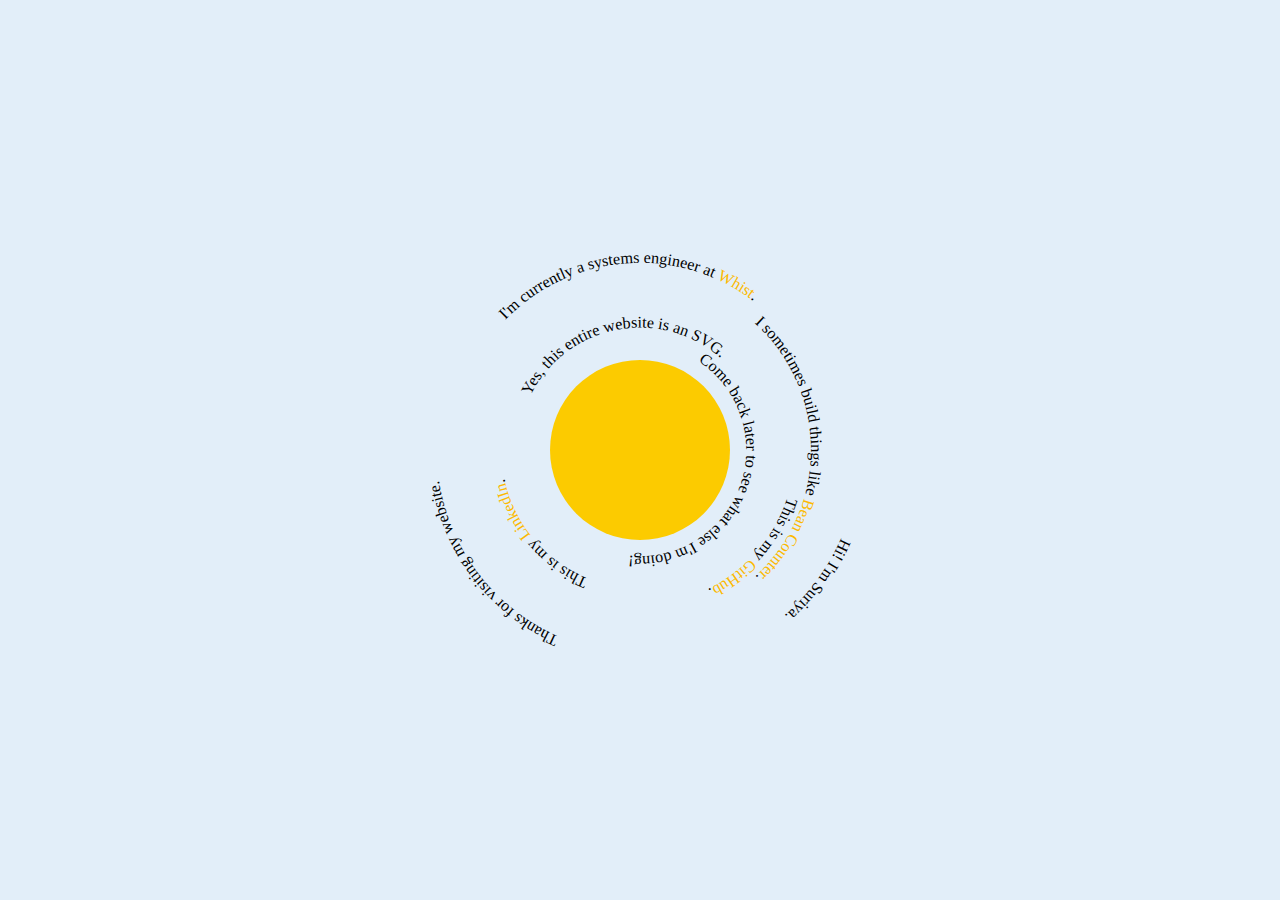
==== index.html @ 85f66875 "move text to center of page after sun has risen" ====
<!DOCTYPE html>
<head>
    <style>
        html,body {
          height:100%;
          width:100%;
          margin:0;
        }
        body {
          display:flex;
          background-color: #E2EEF9;
        }
        svg {
            display: flex;
            justify-content: center;
            align-items: center;
            height: 100%;
            width: 100%;
            margin: auto;
        }
    </style>

    <script>
        var messages = [
            [["t", "Hi! I'm Suriya."]],
            [["t", "Thanks for visiting my website."]],
            [["t", "I'm currently a systems engineer at "],
             ["a", {"href": "https://whist.com", "text": "Whist"}],
             ["t", "."]],
            [["t", "I sometimes build things like "],
             ["a", {"href": "https://beancounter.me/", "text": "Bean Counter"}],
             ["t", "."]],
            [["t", "This is my "],
             ["a", {"href": "https://github.com/sardination", "text": "GitHub"}],
             ["t", "."]],
            [["t", "This is my "],
             ["a", {"href": "https://linkedin.com/in/suriyak/", "text": "LinkedIn"}],
             ["t", "."]],
            [["t", "Yes, this entire website is an SVG."]],
            [["t", "Come back later to see what else I'm doing!"]],
        ];

        var sunGroupElem;
        var circleElem;
        var sunAnimateElem;
        var raysElem;
        var messageGroupElem;
        var messageGroupFadeElem;

        window.onload = function() {
            var xmlns_svg = "http://www.w3.org/2000/svg";
            var xmlns_xlink = "http://www.w3.org/1999/xlink";

            var svg = document.createElementNS(xmlns_svg, "svg");
            svg.setAttribute("viewBox", "0 0 1000 1000");

            sunGroupElem = document.createElementNS(xmlns_svg, "g");
            sunGroupElem.setAttribute("id", "sun");

            var cx = 500;
            var cy = 500;
            var r = 100;
            var dif = 18;
            var rayMaxR = 150;

            raysElem = document.createElementNS(xmlns_svg, "path");
            raysElem.setAttribute("stroke", "#FCB900");
            raysElem.setAttribute("fill", "#FCB900");
            raysElem.setAttribute("opacity", "0%");
            var numRays = 10;
            var rayPathStartX = cx + r + 50;
            var rayPathStartY = cy;
            var rayPath = `M${cx + r + 50},${cy} `;
            for (var i = 0; i < numRays; i++) {
                var rayPointXR = r + 50 + (rayMaxR - 50) * Math.random();
                var rayPointYR = r + 50 + (rayMaxR - 50) * Math.random();
                var rayXR = r + 20 + 100 * Math.random();
                var rayYR = r + 20 + 100 * Math.random();
                var rayPointX = cx + rayPointXR * Math.cos(2 * Math.PI * ((i + 1) / numRays));
                var rayPointY = cy + rayPointYR * Math.sin(2 * Math.PI * ((i + 1) / numRays));
                if (i < numRays - 1) {
                    rayPath += `A${rayXR} ${rayYR} 0 0 0 ${rayPointX} ${rayPointY}`;
                } else {
                    rayPath += `A${rayXR} ${rayYR} 0 0 0 ${rayPathStartX} ${rayPathStartY}`;
                }
            }
            raysElem.setAttribute("d", rayPath);

            var raysFadeInElem = document.createElementNS(xmlns_svg, "animate");
            raysFadeInElem.setAttribute("id", "raysFadeIn");
            raysFadeInElem.setAttribute("attributeName", "opacity");
            raysFadeInElem.setAttribute("from", "0%");
            raysFadeInElem.setAttribute("to", "100%");
            raysFadeInElem.setAttribute("dur", "2s");
            raysFadeInElem.setAttribute("fill", "freeze");
            raysFadeInElem.setAttribute("begin", "textFadeOut.end");
            raysElem.appendChild(raysFadeInElem);

            sunGroupElem.appendChild(raysElem);

            circleElem = document.createElementNS(xmlns_svg, "circle");
            circleElem.setAttribute("cx", cx);
            circleElem.setAttribute("cy", cy);
            circleElem.setAttribute("r", r);
            circleElem.setAttribute("fill", "#FCCB00");
            circleElem.setAttribute("onclick", "moveContents()");
            circleElem.setAttribute("style", "cursor:pointer");
            circleElem.setAttribute("id", "sunCircle");
            sunGroupElem.appendChild(circleElem);

            sunAnimateElem = document.createElementNS(xmlns_svg, "animateMotion");
            sunAnimateElem.setAttribute("id", "sunrise");
            sunAnimateElem.setAttribute("dur", "3s");
            sunAnimateElem.setAttribute("fill", "freeze");
            sunAnimateElem.setAttribute("path", `M0,0 V-${cy}`);
            sunAnimateElem.setAttribute("begin", "raysFadeIn.end");
            sunGroupElem.appendChild(sunAnimateElem);

            svg.appendChild(sunGroupElem);

            messageGroupElem = document.createElementNS(xmlns_svg, "g");
            var numMessages = messages.length;
            messages.forEach(function(messageList, index) {
                var pathElem = document.createElementNS(xmlns_svg, "path");
                pathElem.setAttribute("fill", "none");
                pathElem.setAttribute("id", `path${numMessages - index}`);
                var textR = r + dif * (numMessages - index);
                var distributions = 4;

                // Start the text at different points around the circle
                var xDelta = textR * Math.cos(2 * Math.PI * (index / distributions));
                var yDelta = textR * Math.sin(2 * Math.PI * (index / distributions));
                var startX = cx + xDelta;
                var startY = cy + yDelta;
                var halfX = cx - xDelta;
                var halfY = cy - yDelta;

                // Double the circle so that text doesn't cut off when rotating, and add a lower line for the final
                //    resting place of the text.
                var pathString = `M${startX},${startY} A${textR} ${textR} 0 1 1 ${halfX} ${halfY} A${textR} ${textR} 0 1 1 ${startX} ${startY} A${textR} ${textR} 0 1 1 ${halfX} ${halfY} A${textR} ${textR} 0 1 1 ${startX} ${startY} z M0,${cy + index * 30 - r} H1000`;
                pathElem.setAttribute("d", pathString);

                svg.appendChild(pathElem);

                var textElem = document.createElementNS(xmlns_svg, "text");
                textElem.setAttribute("font-size", "18px");
                textElem.setAttribute("fill", "black");

                var textPathElem = document.createElementNS(xmlns_svg, "textPath");
                textPathElem.setAttributeNS(xmlns_xlink, "xlink:href", `#path${numMessages - index}`);
                messageList.forEach(function(messagePart, _) {
                    if (messagePart[0] == "t") {
                        textPathElem.insertAdjacentText("beforeend", messagePart[1]);
                    } else if (messagePart[0] == "a") {
                        var anchorElem = document.createElementNS(xmlns_svg, "a");
                        anchorElem.setAttribute("fill", "#FCB900");
                        anchorElem.setAttribute("href", messagePart[1]["href"]);
                        anchorElem.textContent = messagePart[1]["text"];
                        textPathElem.appendChild(anchorElem)
                    }
                });

                var spinAnimateElem = document.createElementNS(xmlns_svg, "animate");
                spinAnimateElem.setAttribute("attributeName", "startOffset");
                // Use one circumference to set animating text start positions
                var startVal = 0;
                var middleVal = Math.PI * textR;
                var endVal = 2 * Math.PI * textR;
                spinAnimateElem.setAttribute("values", `${startVal};${middleVal};${endVal}`);
                // Make each text travel at different speeds
                var duration = 5 + 10 * Math.random();
                var totalDuration = 60;
                spinAnimateElem.setAttribute("dur", `${duration}s`);
                spinAnimateElem.setAttribute("repeatCount", "indefinite");
                spinAnimateElem.setAttribute("fill", "freeze");
                spinAnimateElem.setAttribute("end", "textFadeOut.end");
                textPathElem.appendChild(spinAnimateElem);

                var centerTextAnimateElem = document.createElementNS(xmlns_svg, "set");
                centerTextAnimateElem.setAttribute("dur", "indefinite");
                centerTextAnimateElem.setAttribute("begin", "textFadeOut.end");
                centerTextAnimateElem.setAttribute("attributeName", "text-anchor");
                centerTextAnimateElem.setAttribute("to", "middle");
                textPathElem.appendChild(centerTextAnimateElem);

                // Settle to the middle of the text line (2 circumferences + 50% of the box width)
                var settleTextAnimateElem = document.createElementNS(xmlns_svg, "set");
                settleTextAnimateElem.setAttribute("dur", "indefinite");
                settleTextAnimateElem.setAttribute("begin", "textFadeOut.end");
                settleTextAnimateElem.setAttribute("attributeName", "startOffset");
                settleTextAnimateElem.setAttribute("to", 2 * 2 * Math.PI * textR + 500);
                textPathElem.appendChild(settleTextAnimateElem);

                textElem.appendChild(textPathElem);

                messageGroupElem.appendChild(textElem);
            });

            messageGroupFadeOutElem = document.createElementNS(xmlns_svg, "animate");
            messageGroupFadeOutElem.setAttribute("id", "textFadeOut");
            messageGroupFadeOutElem.setAttribute("attributeName", "opacity");
            messageGroupFadeOutElem.setAttribute("from", "100%");
            messageGroupFadeOutElem.setAttribute("to", "0%");
            messageGroupFadeOutElem.setAttribute("dur", "1s");
            messageGroupFadeOutElem.setAttribute("fill", "freeze");
            messageGroupFadeOutElem.setAttribute("begin", "indefinite");
            messageGroupElem.appendChild(messageGroupFadeOutElem);

            messageGroupFadeInElem = document.createElementNS(xmlns_svg, "animate");
            messageGroupFadeInElem.setAttribute("id", "textFadeIn");
            messageGroupFadeInElem.setAttribute("attributeName", "opacity");
            messageGroupFadeInElem.setAttribute("from", "0%");
            messageGroupFadeInElem.setAttribute("to", "100%");
            messageGroupFadeInElem.setAttribute("dur", "1s");
            messageGroupFadeInElem.setAttribute("fill", "freeze");
            messageGroupFadeInElem.setAttribute("begin", "sunrise.end");
            messageGroupElem.appendChild(messageGroupFadeInElem);

            svg.appendChild(messageGroupElem);

            document.body.appendChild(svg);

            // If user doesn't click circle after 8 seconds, then auto-run.
            setTimeout(moveContents, 8000);
        }

        function moveContents() {
            messageGroupFadeOutElem.beginElement();
            circleElem.style.removeProperty("cursor");
            circleElem.onclick = null;
        }
    </script>
</head>

<body>
</body>
</html>
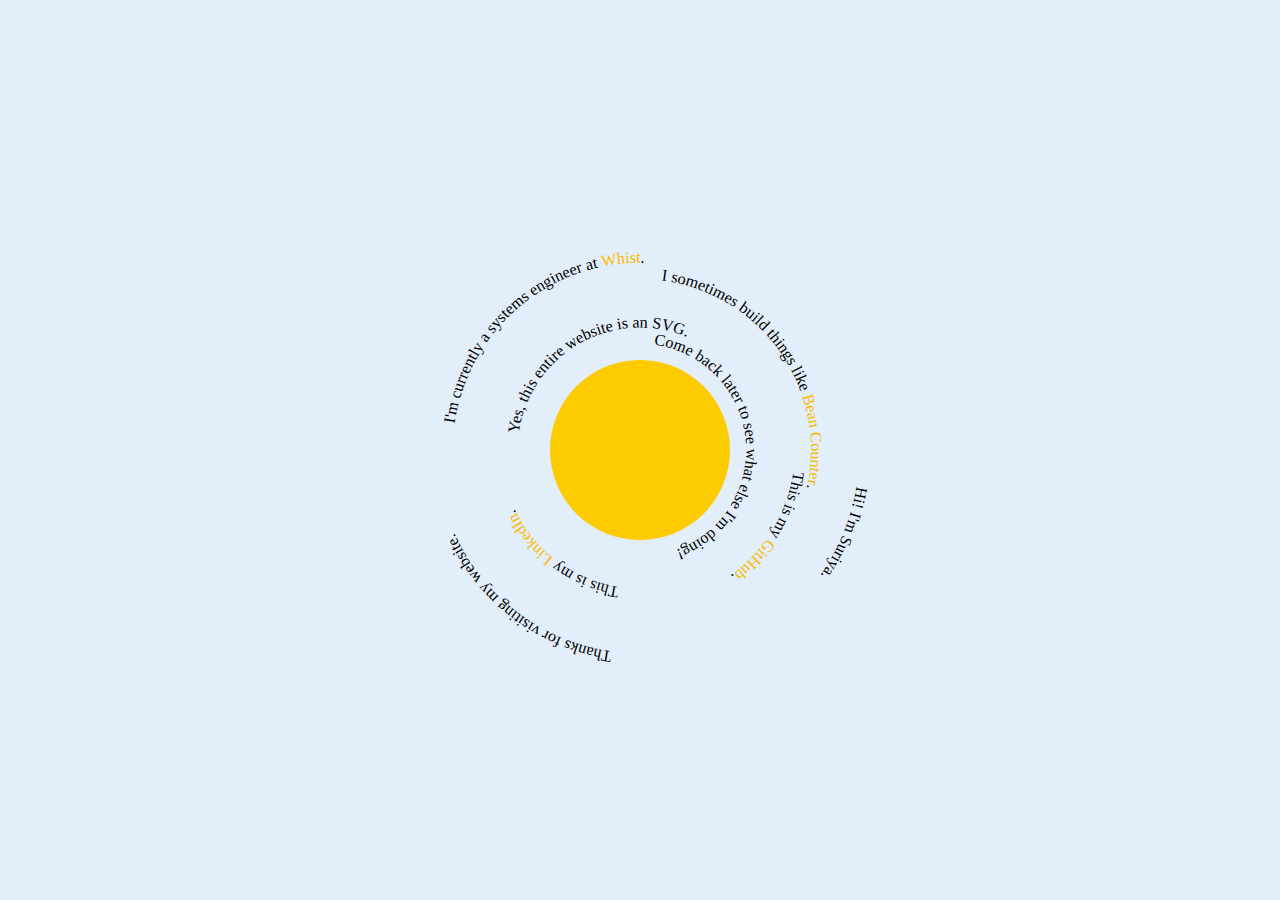
==== commit 4da61c5d: "slow down and shorten spinning and change opacity from percentages to 0-1 scale" ====
--- a/index.html
+++ b/index.html
@@ -66,7 +66,7 @@
             raysElem = document.createElementNS(xmlns_svg, "path");
             raysElem.setAttribute("stroke", "#FCB900");
             raysElem.setAttribute("fill", "#FCB900");
-            raysElem.setAttribute("opacity", "0%");
+            raysElem.setAttribute("opacity", "0");
             var numRays = 10;
             var rayPathStartX = cx + r + 50;
             var rayPathStartY = cy;
@@ -89,8 +89,8 @@
             var raysFadeInElem = document.createElementNS(xmlns_svg, "animate");
             raysFadeInElem.setAttribute("id", "raysFadeIn");
             raysFadeInElem.setAttribute("attributeName", "opacity");
-            raysFadeInElem.setAttribute("from", "0%");
-            raysFadeInElem.setAttribute("to", "100%");
+            raysFadeInElem.setAttribute("from", "0");
+            raysFadeInElem.setAttribute("to", "1");
             raysFadeInElem.setAttribute("dur", "2s");
             raysFadeInElem.setAttribute("fill", "freeze");
             raysFadeInElem.setAttribute("begin", "textFadeOut.end");
@@ -168,7 +168,7 @@
                 var endVal = 2 * Math.PI * textR;
                 spinAnimateElem.setAttribute("values", `${startVal};${middleVal};${endVal}`);
                 // Make each text travel at different speeds
-                var duration = 5 + 10 * Math.random();
+                var duration = 25 + 10 * Math.random();
                 var totalDuration = 60;
                 spinAnimateElem.setAttribute("dur", `${duration}s`);
                 spinAnimateElem.setAttribute("repeatCount", "indefinite");
@@ -199,8 +199,8 @@
             messageGroupFadeOutElem = document.createElementNS(xmlns_svg, "animate");
             messageGroupFadeOutElem.setAttribute("id", "textFadeOut");
             messageGroupFadeOutElem.setAttribute("attributeName", "opacity");
-            messageGroupFadeOutElem.setAttribute("from", "100%");
-            messageGroupFadeOutElem.setAttribute("to", "0%");
+            messageGroupFadeOutElem.setAttribute("from", "1");
+            messageGroupFadeOutElem.setAttribute("to", "0");
             messageGroupFadeOutElem.setAttribute("dur", "1s");
             messageGroupFadeOutElem.setAttribute("fill", "freeze");
             messageGroupFadeOutElem.setAttribute("begin", "indefinite");
@@ -209,8 +209,8 @@
             messageGroupFadeInElem = document.createElementNS(xmlns_svg, "animate");
             messageGroupFadeInElem.setAttribute("id", "textFadeIn");
             messageGroupFadeInElem.setAttribute("attributeName", "opacity");
-            messageGroupFadeInElem.setAttribute("from", "0%");
-            messageGroupFadeInElem.setAttribute("to", "100%");
+            messageGroupFadeInElem.setAttribute("from", "0");
+            messageGroupFadeInElem.setAttribute("to", "1");
             messageGroupFadeInElem.setAttribute("dur", "1s");
             messageGroupFadeInElem.setAttribute("fill", "freeze");
             messageGroupFadeInElem.setAttribute("begin", "sunrise.end");
@@ -220,14 +220,19 @@
 
             document.body.appendChild(svg);
 
-            // If user doesn't click circle after 8 seconds, then auto-run.
-            setTimeout(moveContents, 8000);
-        }
+            // If user doesn't click circle after 4 seconds, then auto-run.
+            setTimeout(moveContents, 4000);
+        }
+
+        var calledMoveContents = false;
 
         function moveContents() {
-            messageGroupFadeOutElem.beginElement();
-            circleElem.style.removeProperty("cursor");
-            circleElem.onclick = null;
+            if (!calledMoveContents) {
+                calledMoveContents = true;
+                messageGroupFadeOutElem.beginElement();
+                circleElem.style.removeProperty("cursor");
+                circleElem.onclick = null;
+            }
         }
     </script>
 </head>
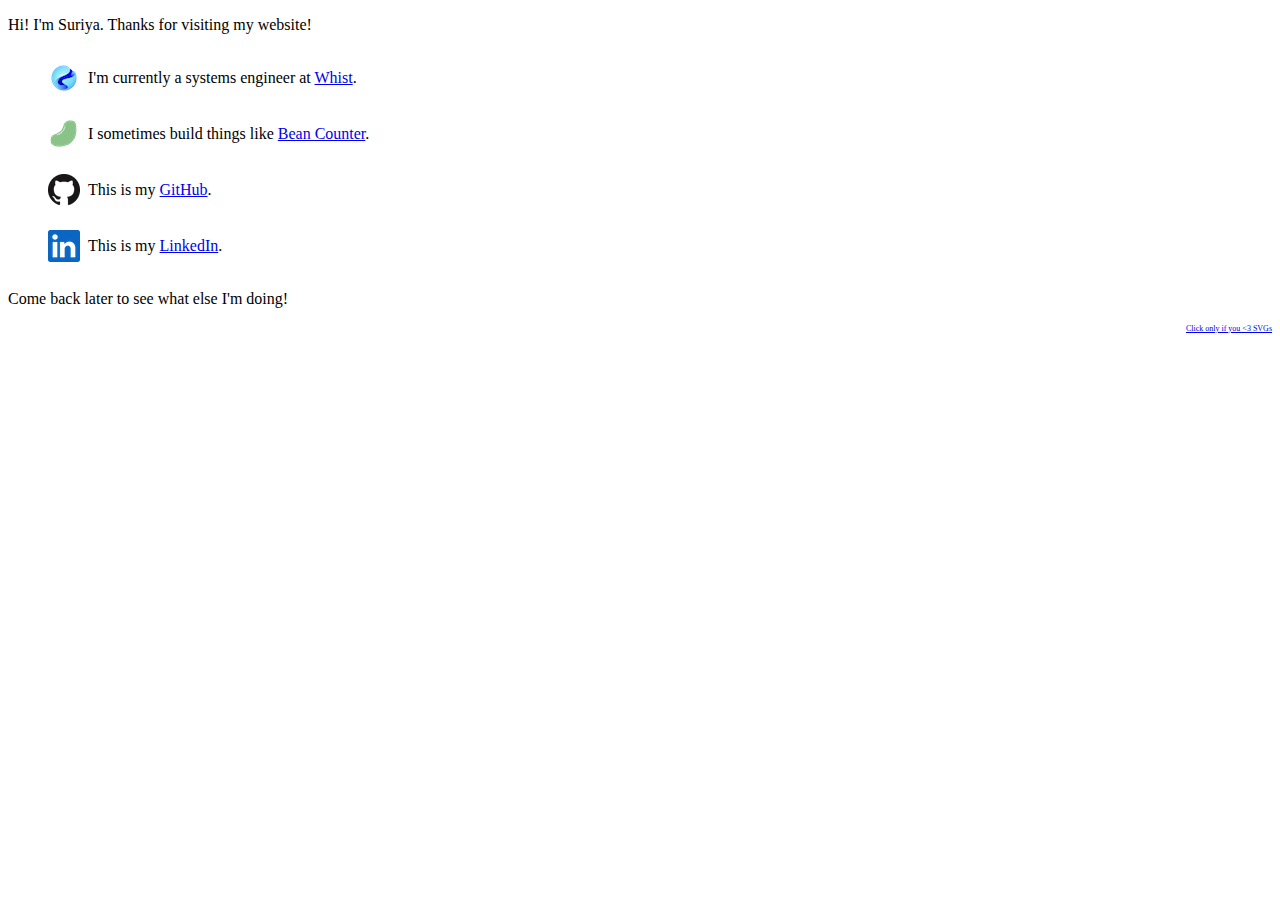
==== commit 7f8b7312: "simpler website, moved svg to link" ====
--- a/index.html
+++ b/index.html
@@ -1,242 +1,53 @@
 <!DOCTYPE html>
 <head>
+    <title>Suriya's Site</title>
+    <link rel="icon" type="image/png" href="img/favicon.png">
+
     <style>
-        html,body {
-          height:100%;
-          width:100%;
-          margin:0;
+        body {
+            font-family: "Verdana";
         }
-        body {
-          display:flex;
-          background-color: #E2EEF9;
+
+        ul {
+            list-style-type: none;
+            line-height: 350%;
         }
-        svg {
-            display: flex;
-            justify-content: center;
-            align-items: center;
-            height: 100%;
-            width: 100%;
-            margin: auto;
+
+        li {
+            padding-left: 40px;
+        }
+        li.whist {
+            background: url(img/whist.png) no-repeat center left;
+        }
+        li.beancounter {
+            background: url(img/beancounter.png) no-repeat center left;
+        }
+        li.github {
+            background: url(img/github.png) no-repeat center left;
+        }
+        li.linkedin {
+            background: url(img/linkedin.png) no-repeat center left;
+        }
+
+        p.svg {
+            font-size: 8px;
+            text-align: right;
         }
     </style>
-
-    <script>
-        var messages = [
-            [["t", "Hi! I'm Suriya."]],
-            [["t", "Thanks for visiting my website."]],
-            [["t", "I'm currently a systems engineer at "],
-             ["a", {"href": "https://whist.com", "text": "Whist"}],
-             ["t", "."]],
-            [["t", "I sometimes build things like "],
-             ["a", {"href": "https://beancounter.me/", "text": "Bean Counter"}],
-             ["t", "."]],
-            [["t", "This is my "],
-             ["a", {"href": "https://github.com/sardination", "text": "GitHub"}],
-             ["t", "."]],
-            [["t", "This is my "],
-             ["a", {"href": "https://linkedin.com/in/suriyak/", "text": "LinkedIn"}],
-             ["t", "."]],
-            [["t", "Yes, this entire website is an SVG."]],
-            [["t", "Come back later to see what else I'm doing!"]],
-        ];
-
-        var sunGroupElem;
-        var circleElem;
-        var sunAnimateElem;
-        var raysElem;
-        var messageGroupElem;
-        var messageGroupFadeElem;
-
-        window.onload = function() {
-            var xmlns_svg = "http://www.w3.org/2000/svg";
-            var xmlns_xlink = "http://www.w3.org/1999/xlink";
-
-            var svg = document.createElementNS(xmlns_svg, "svg");
-            svg.setAttribute("viewBox", "0 0 1000 1000");
-
-            sunGroupElem = document.createElementNS(xmlns_svg, "g");
-            sunGroupElem.setAttribute("id", "sun");
-
-            var cx = 500;
-            var cy = 500;
-            var r = 100;
-            var dif = 18;
-            var rayMaxR = 150;
-
-            raysElem = document.createElementNS(xmlns_svg, "path");
-            raysElem.setAttribute("stroke", "#FCB900");
-            raysElem.setAttribute("fill", "#FCB900");
-            raysElem.setAttribute("opacity", "0");
-            var numRays = 10;
-            var rayPathStartX = cx + r + 50;
-            var rayPathStartY = cy;
-            var rayPath = `M${cx + r + 50},${cy} `;
-            for (var i = 0; i < numRays; i++) {
-                var rayPointXR = r + 50 + (rayMaxR - 50) * Math.random();
-                var rayPointYR = r + 50 + (rayMaxR - 50) * Math.random();
-                var rayXR = r + 20 + 100 * Math.random();
-                var rayYR = r + 20 + 100 * Math.random();
-                var rayPointX = cx + rayPointXR * Math.cos(2 * Math.PI * ((i + 1) / numRays));
-                var rayPointY = cy + rayPointYR * Math.sin(2 * Math.PI * ((i + 1) / numRays));
-                if (i < numRays - 1) {
-                    rayPath += `A${rayXR} ${rayYR} 0 0 0 ${rayPointX} ${rayPointY}`;
-                } else {
-                    rayPath += `A${rayXR} ${rayYR} 0 0 0 ${rayPathStartX} ${rayPathStartY}`;
-                }
-            }
-            raysElem.setAttribute("d", rayPath);
-
-            var raysFadeInElem = document.createElementNS(xmlns_svg, "animate");
-            raysFadeInElem.setAttribute("id", "raysFadeIn");
-            raysFadeInElem.setAttribute("attributeName", "opacity");
-            raysFadeInElem.setAttribute("from", "0");
-            raysFadeInElem.setAttribute("to", "1");
-            raysFadeInElem.setAttribute("dur", "2s");
-            raysFadeInElem.setAttribute("fill", "freeze");
-            raysFadeInElem.setAttribute("begin", "textFadeOut.end");
-            raysElem.appendChild(raysFadeInElem);
-
-            sunGroupElem.appendChild(raysElem);
-
-            circleElem = document.createElementNS(xmlns_svg, "circle");
-            circleElem.setAttribute("cx", cx);
-            circleElem.setAttribute("cy", cy);
-            circleElem.setAttribute("r", r);
-            circleElem.setAttribute("fill", "#FCCB00");
-            circleElem.setAttribute("onclick", "moveContents()");
-            circleElem.setAttribute("style", "cursor:pointer");
-            circleElem.setAttribute("id", "sunCircle");
-            sunGroupElem.appendChild(circleElem);
-
-            sunAnimateElem = document.createElementNS(xmlns_svg, "animateMotion");
-            sunAnimateElem.setAttribute("id", "sunrise");
-            sunAnimateElem.setAttribute("dur", "3s");
-            sunAnimateElem.setAttribute("fill", "freeze");
-            sunAnimateElem.setAttribute("path", `M0,0 V-${cy}`);
-            sunAnimateElem.setAttribute("begin", "raysFadeIn.end");
-            sunGroupElem.appendChild(sunAnimateElem);
-
-            svg.appendChild(sunGroupElem);
-
-            messageGroupElem = document.createElementNS(xmlns_svg, "g");
-            var numMessages = messages.length;
-            messages.forEach(function(messageList, index) {
-                var pathElem = document.createElementNS(xmlns_svg, "path");
-                pathElem.setAttribute("fill", "none");
-                pathElem.setAttribute("id", `path${numMessages - index}`);
-                var textR = r + dif * (numMessages - index);
-                var distributions = 4;
-
-                // Start the text at different points around the circle
-                var xDelta = textR * Math.cos(2 * Math.PI * (index / distributions));
-                var yDelta = textR * Math.sin(2 * Math.PI * (index / distributions));
-                var startX = cx + xDelta;
-                var startY = cy + yDelta;
-                var halfX = cx - xDelta;
-                var halfY = cy - yDelta;
-
-                // Double the circle so that text doesn't cut off when rotating, and add a lower line for the final
-                //    resting place of the text.
-                var pathString = `M${startX},${startY} A${textR} ${textR} 0 1 1 ${halfX} ${halfY} A${textR} ${textR} 0 1 1 ${startX} ${startY} A${textR} ${textR} 0 1 1 ${halfX} ${halfY} A${textR} ${textR} 0 1 1 ${startX} ${startY} z M0,${cy + index * 30 - r} H1000`;
-                pathElem.setAttribute("d", pathString);
-
-                svg.appendChild(pathElem);
-
-                var textElem = document.createElementNS(xmlns_svg, "text");
-                textElem.setAttribute("font-size", "18px");
-                textElem.setAttribute("fill", "black");
-
-                var textPathElem = document.createElementNS(xmlns_svg, "textPath");
-                textPathElem.setAttributeNS(xmlns_xlink, "xlink:href", `#path${numMessages - index}`);
-                messageList.forEach(function(messagePart, _) {
-                    if (messagePart[0] == "t") {
-                        textPathElem.insertAdjacentText("beforeend", messagePart[1]);
-                    } else if (messagePart[0] == "a") {
-                        var anchorElem = document.createElementNS(xmlns_svg, "a");
-                        anchorElem.setAttribute("fill", "#FCB900");
-                        anchorElem.setAttribute("href", messagePart[1]["href"]);
-                        anchorElem.textContent = messagePart[1]["text"];
-                        textPathElem.appendChild(anchorElem)
-                    }
-                });
-
-                var spinAnimateElem = document.createElementNS(xmlns_svg, "animate");
-                spinAnimateElem.setAttribute("attributeName", "startOffset");
-                // Use one circumference to set animating text start positions
-                var startVal = 0;
-                var middleVal = Math.PI * textR;
-                var endVal = 2 * Math.PI * textR;
-                spinAnimateElem.setAttribute("values", `${startVal};${middleVal};${endVal}`);
-                // Make each text travel at different speeds
-                var duration = 25 + 10 * Math.random();
-                var totalDuration = 60;
-                spinAnimateElem.setAttribute("dur", `${duration}s`);
-                spinAnimateElem.setAttribute("repeatCount", "indefinite");
-                spinAnimateElem.setAttribute("fill", "freeze");
-                spinAnimateElem.setAttribute("end", "textFadeOut.end");
-                textPathElem.appendChild(spinAnimateElem);
-
-                var centerTextAnimateElem = document.createElementNS(xmlns_svg, "set");
-                centerTextAnimateElem.setAttribute("dur", "indefinite");
-                centerTextAnimateElem.setAttribute("begin", "textFadeOut.end");
-                centerTextAnimateElem.setAttribute("attributeName", "text-anchor");
-                centerTextAnimateElem.setAttribute("to", "middle");
-                textPathElem.appendChild(centerTextAnimateElem);
-
-                // Settle to the middle of the text line (2 circumferences + 50% of the box width)
-                var settleTextAnimateElem = document.createElementNS(xmlns_svg, "set");
-                settleTextAnimateElem.setAttribute("dur", "indefinite");
-                settleTextAnimateElem.setAttribute("begin", "textFadeOut.end");
-                settleTextAnimateElem.setAttribute("attributeName", "startOffset");
-                settleTextAnimateElem.setAttribute("to", 2 * 2 * Math.PI * textR + 500);
-                textPathElem.appendChild(settleTextAnimateElem);
-
-                textElem.appendChild(textPathElem);
-
-                messageGroupElem.appendChild(textElem);
-            });
-
-            messageGroupFadeOutElem = document.createElementNS(xmlns_svg, "animate");
-            messageGroupFadeOutElem.setAttribute("id", "textFadeOut");
-            messageGroupFadeOutElem.setAttribute("attributeName", "opacity");
-            messageGroupFadeOutElem.setAttribute("from", "1");
-            messageGroupFadeOutElem.setAttribute("to", "0");
-            messageGroupFadeOutElem.setAttribute("dur", "1s");
-            messageGroupFadeOutElem.setAttribute("fill", "freeze");
-            messageGroupFadeOutElem.setAttribute("begin", "indefinite");
-            messageGroupElem.appendChild(messageGroupFadeOutElem);
-
-            messageGroupFadeInElem = document.createElementNS(xmlns_svg, "animate");
-            messageGroupFadeInElem.setAttribute("id", "textFadeIn");
-            messageGroupFadeInElem.setAttribute("attributeName", "opacity");
-            messageGroupFadeInElem.setAttribute("from", "0");
-            messageGroupFadeInElem.setAttribute("to", "1");
-            messageGroupFadeInElem.setAttribute("dur", "1s");
-            messageGroupFadeInElem.setAttribute("fill", "freeze");
-            messageGroupFadeInElem.setAttribute("begin", "sunrise.end");
-            messageGroupElem.appendChild(messageGroupFadeInElem);
-
-            svg.appendChild(messageGroupElem);
-
-            document.body.appendChild(svg);
-
-            // If user doesn't click circle after 4 seconds, then auto-run.
-            setTimeout(moveContents, 4000);
-        }
-
-        var calledMoveContents = false;
-
-        function moveContents() {
-            if (!calledMoveContents) {
-                calledMoveContents = true;
-                messageGroupFadeOutElem.beginElement();
-                circleElem.style.removeProperty("cursor");
-                circleElem.onclick = null;
-            }
-        }
-    </script>
 </head>
 
 <body>
+    <p>Hi! I'm Suriya. Thanks for visiting my website!</p>
+
+    <ul>
+        <li class="whist">I'm currently a systems engineer at <a href="https://whist.com">Whist</a>.</li>
+        <li class="beancounter">I sometimes build things like <a href="https://beancounter.me">Bean Counter</a>.</li>
+        <li class="github">This is my <a href="https://github.com/sardination">GitHub</a>.</li>
+        <li class="linkedin">This is my <a href="https://linkedin.com/in/suriyak">LinkedIn</a>.</li>
+    </ul>
+
+    <p>Come back later to see what else I'm doing!</p>
+
+    <p class="svg"><a href="svg.html">Click only if you <3 SVGs</a></p>
 </body>
-</html>+</html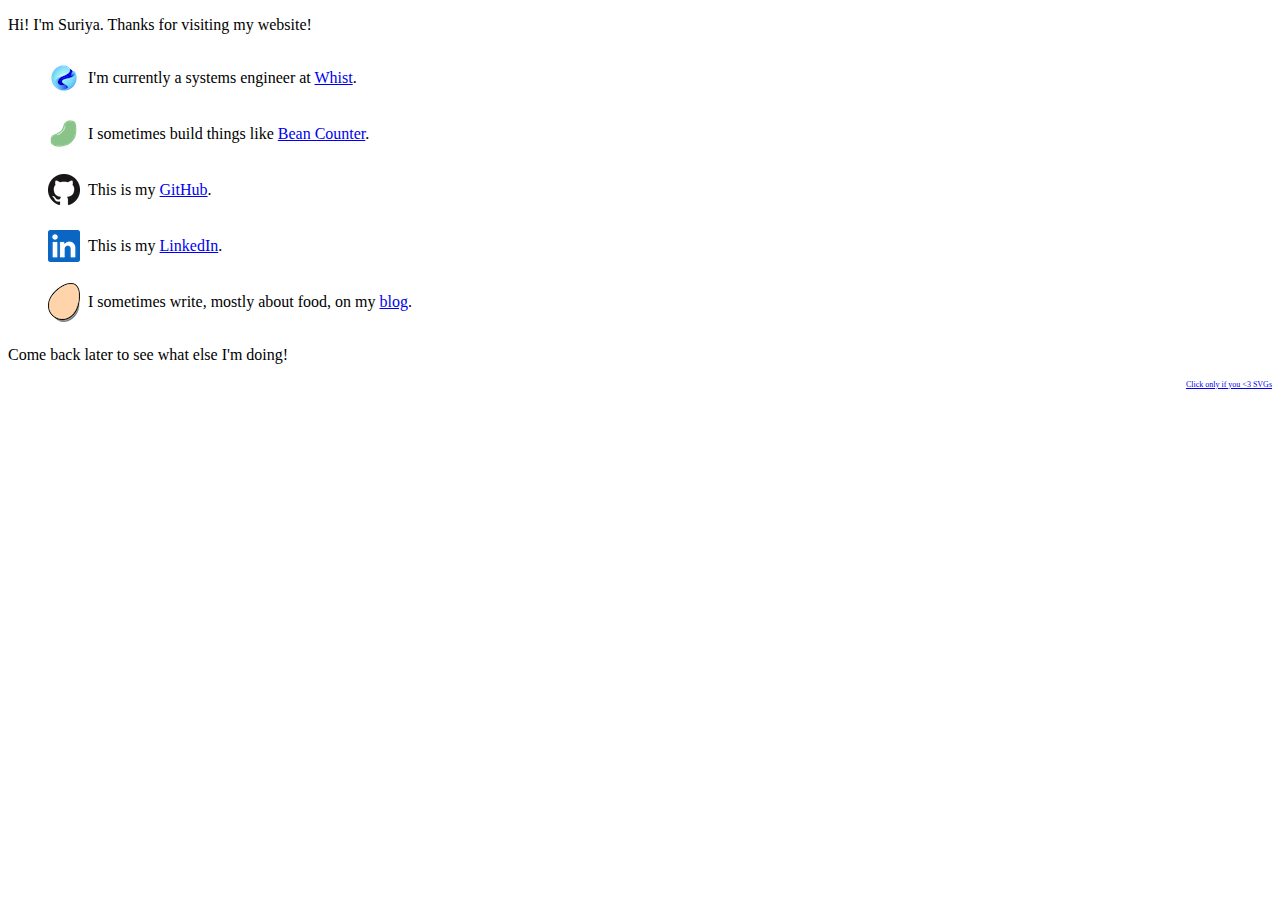
==== commit aa778ea0: "add blog link" ====
--- a/index.html
+++ b/index.html
@@ -28,6 +28,9 @@
         li.linkedin {
             background: url(img/linkedin.png) no-repeat center left;
         }
+        li.blog {
+            background: url(img/blog.png) no-repeat center left;
+        }
 
         p.svg {
             font-size: 8px;
@@ -44,6 +47,7 @@
         <li class="beancounter">I sometimes build things like <a href="https://beancounter.me">Bean Counter</a>.</li>
         <li class="github">This is my <a href="https://github.com/sardination">GitHub</a>.</li>
         <li class="linkedin">This is my <a href="https://linkedin.com/in/suriyak">LinkedIn</a>.</li>
+        <li class="blog">I sometimes write, mostly about food, on my <a href="https://blog.suriya.io">blog</a>.</li>
     </ul>
 
     <p>Come back later to see what else I'm doing!</p>
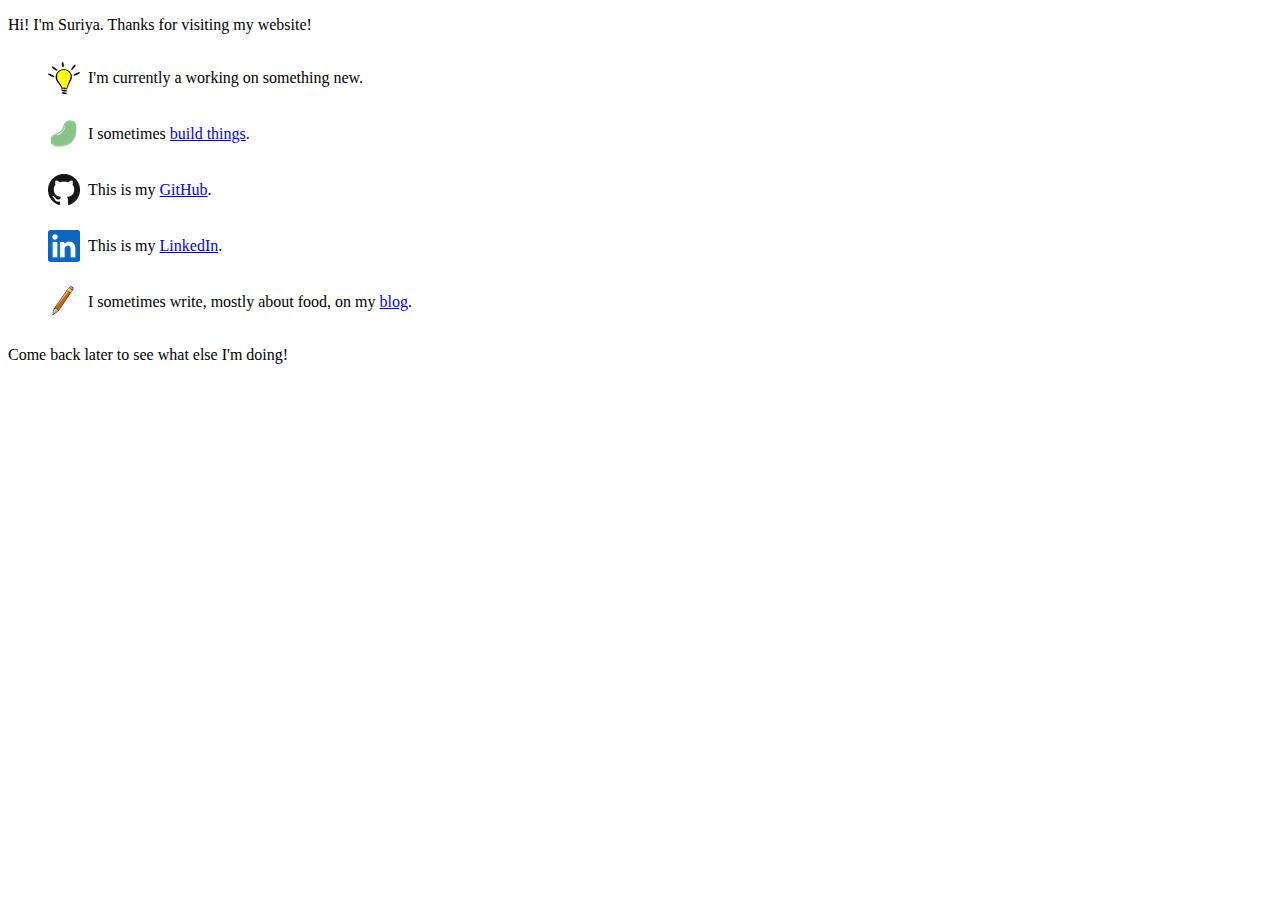
==== commit d46c6432: "add portfolio and project descriptions" ====
--- a/index.html
+++ b/index.html
@@ -1,13 +1,10 @@
 <!DOCTYPE html>
 <head>
     <title>Suriya's Site</title>
-    <link rel="icon" type="image/png" href="img/favicon.png">
+    <link rel="icon" type="image/png" href="media/favicon.png">
+    <link href="media/styles/styles.css" rel="stylesheet">
 
     <style>
-        body {
-            font-family: "Verdana";
-        }
-
         ul {
             list-style-type: none;
             line-height: 350%;
@@ -16,20 +13,20 @@
         li {
             padding-left: 40px;
         }
-        li.whist {
-            background: url(img/whist.png) no-repeat center left;
+        li.lightbulb {
+            background: url(media/img/index_icons/lightbulb.png) no-repeat center left;
         }
         li.beancounter {
-            background: url(img/beancounter.png) no-repeat center left;
+            background: url(media/img/index_icons/beancounter.png) no-repeat center left;
         }
         li.github {
-            background: url(img/github.png) no-repeat center left;
+            background: url(media/img/index_icons/github.png) no-repeat center left;
         }
         li.linkedin {
-            background: url(img/linkedin.png) no-repeat center left;
+            background: url(media/img/index_icons/linkedin.png) no-repeat center left;
         }
         li.blog {
-            background: url(img/blog.png) no-repeat center left;
+            background: url(media/img/index_icons/blog.png) no-repeat center left;
         }
 
         p.svg {
@@ -43,15 +40,13 @@
     <p>Hi! I'm Suriya. Thanks for visiting my website!</p>
 
     <ul>
-        <li class="whist">I'm currently a systems engineer at <a href="https://whist.com">Whist</a>.</li>
-        <li class="beancounter">I sometimes build things like <a href="https://beancounter.me">Bean Counter</a>.</li>
+        <li class="lightbulb">I'm currently a working on something new.</li>
+        <li class="beancounter">I sometimes <a href="portfolio.html">build things</a>.</li>
         <li class="github">This is my <a href="https://github.com/sardination">GitHub</a>.</li>
         <li class="linkedin">This is my <a href="https://linkedin.com/in/suriyak">LinkedIn</a>.</li>
         <li class="blog">I sometimes write, mostly about food, on my <a href="https://blog.suriya.io">blog</a>.</li>
     </ul>
 
     <p>Come back later to see what else I'm doing!</p>
-
-    <p class="svg"><a href="svg.html">Click only if you <3 SVGs</a></p>
 </body>
-</html+</html>--- a/media/styles/styles.css
+++ b/media/styles/styles.css
@@ -0,0 +1,7 @@
+body {
+    font-family: "Verdana";
+}
+
+h2 {
+    text-align: center;
+}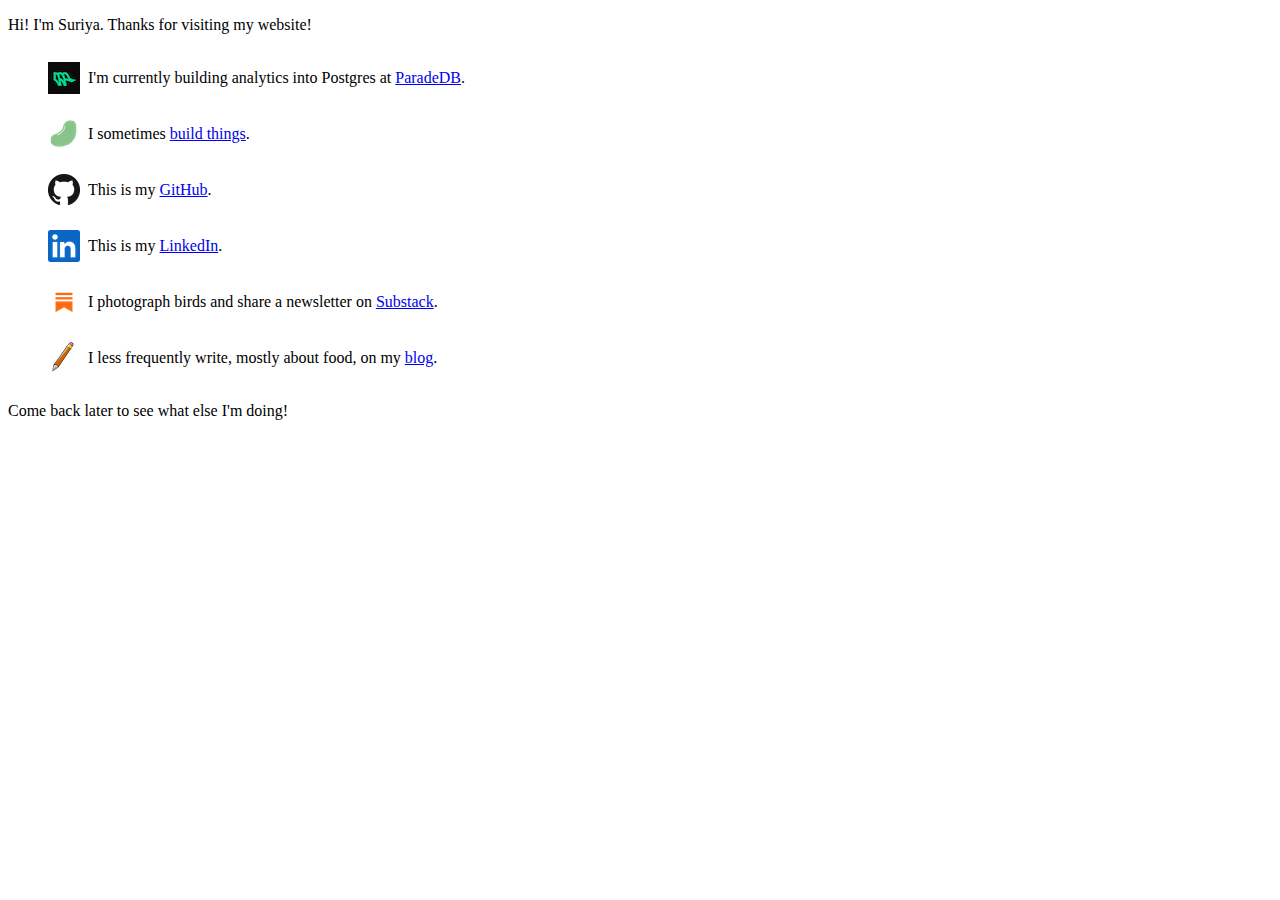
==== commit 35e1055c: "add chittu to portfolio and update current list" ====
--- a/index.html
+++ b/index.html
@@ -13,8 +13,11 @@
         li {
             padding-left: 40px;
         }
-        li.lightbulb {
-            background: url(media/img/index_icons/lightbulb.png) no-repeat center left;
+        li.substack {
+            background: url(media/img/index_icons/substack.png) no-repeat center left;
+        }
+        li.parade {
+            background: url(media/img/index_icons/parade.png) no-repeat center left;
         }
         li.beancounter {
             background: url(media/img/index_icons/beancounter.png) no-repeat center left;
@@ -40,11 +43,12 @@
     <p>Hi! I'm Suriya. Thanks for visiting my website!</p>
 
     <ul>
-        <li class="lightbulb">I'm currently a working on something new.</li>
+        <li class="parade">I'm currently building analytics into Postgres at <a href="https://paradedb.com">ParadeDB</a>.</li>
         <li class="beancounter">I sometimes <a href="portfolio.html">build things</a>.</li>
         <li class="github">This is my <a href="https://github.com/sardination">GitHub</a>.</li>
         <li class="linkedin">This is my <a href="https://linkedin.com/in/suriyak">LinkedIn</a>.</li>
-        <li class="blog">I sometimes write, mostly about food, on my <a href="https://blog.suriya.io">blog</a>.</li>
+        <li class="substack">I photograph birds and share a newsletter on <a href="https://birdsbirdsbirds.substack.com/">Substack</a>.</li>
+        <li class="blog">I less frequently write, mostly about food, on my <a href="https://blog.suriya.io">blog</a>.</li>
     </ul>
 
     <p>Come back later to see what else I'm doing!</p>
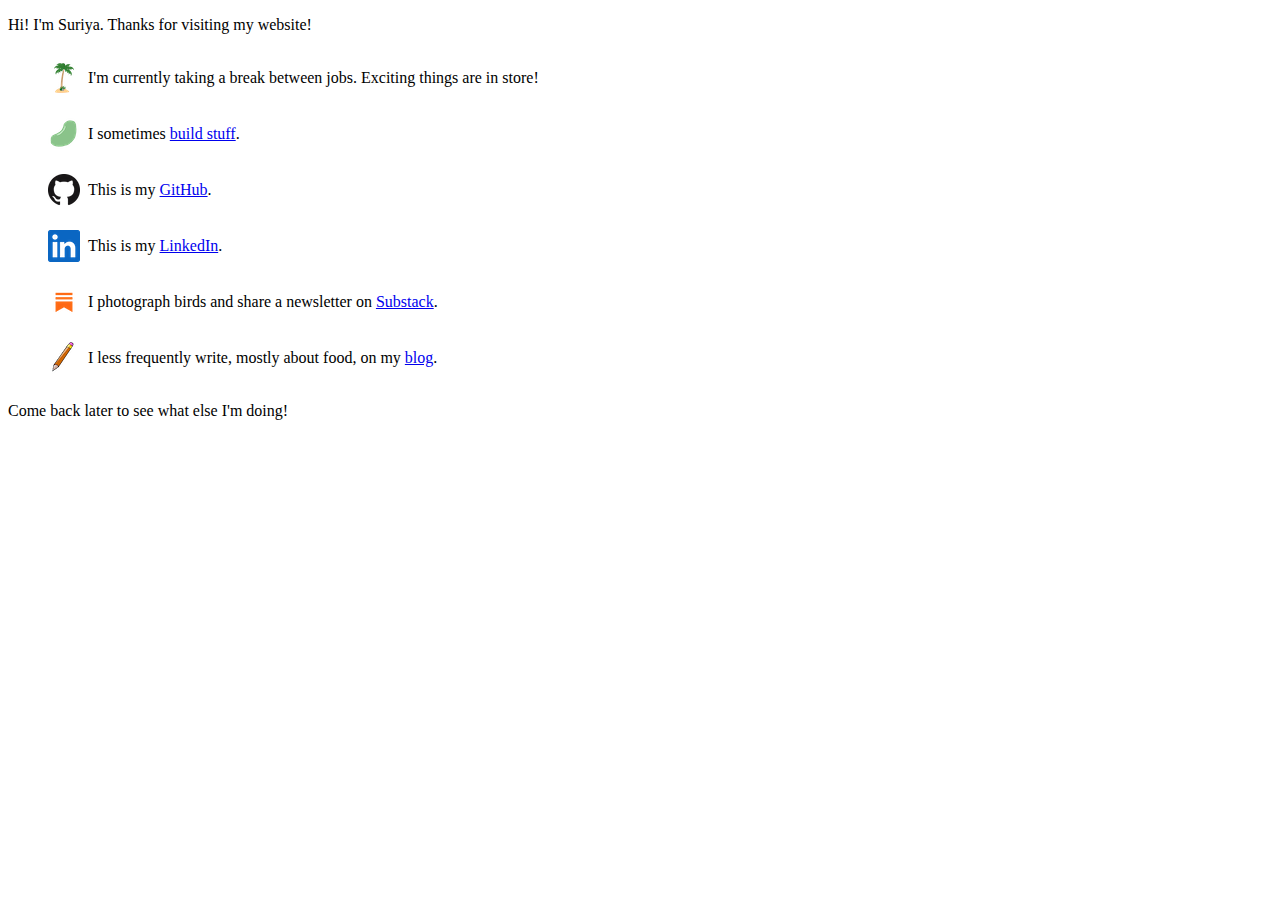
==== commit b9546d5f: "aug 10 update" ====
--- a/index.html
+++ b/index.html
@@ -16,8 +16,8 @@
         li.substack {
             background: url(media/img/index_icons/substack.png) no-repeat center left;
         }
-        li.parade {
-            background: url(media/img/index_icons/parade.png) no-repeat center left;
+        li.palmtree {
+            background: url(media/img/index_icons/palmtree.png) no-repeat center left;
         }
         li.beancounter {
             background: url(media/img/index_icons/beancounter.png) no-repeat center left;
@@ -43,8 +43,8 @@
     <p>Hi! I'm Suriya. Thanks for visiting my website!</p>
 
     <ul>
-        <li class="parade">I'm currently building analytics into Postgres at <a href="https://paradedb.com">ParadeDB</a>.</li>
-        <li class="beancounter">I sometimes <a href="portfolio.html">build things</a>.</li>
+        <li class="palmtree">I'm currently taking a break between jobs. Exciting things are in store!</li>
+        <li class="beancounter">I sometimes <a href="portfolio.html">build stuff</a>.</li>
         <li class="github">This is my <a href="https://github.com/sardination">GitHub</a>.</li>
         <li class="linkedin">This is my <a href="https://linkedin.com/in/suriyak">LinkedIn</a>.</li>
         <li class="substack">I photograph birds and share a newsletter on <a href="https://birdsbirdsbirds.substack.com/">Substack</a>.</li>
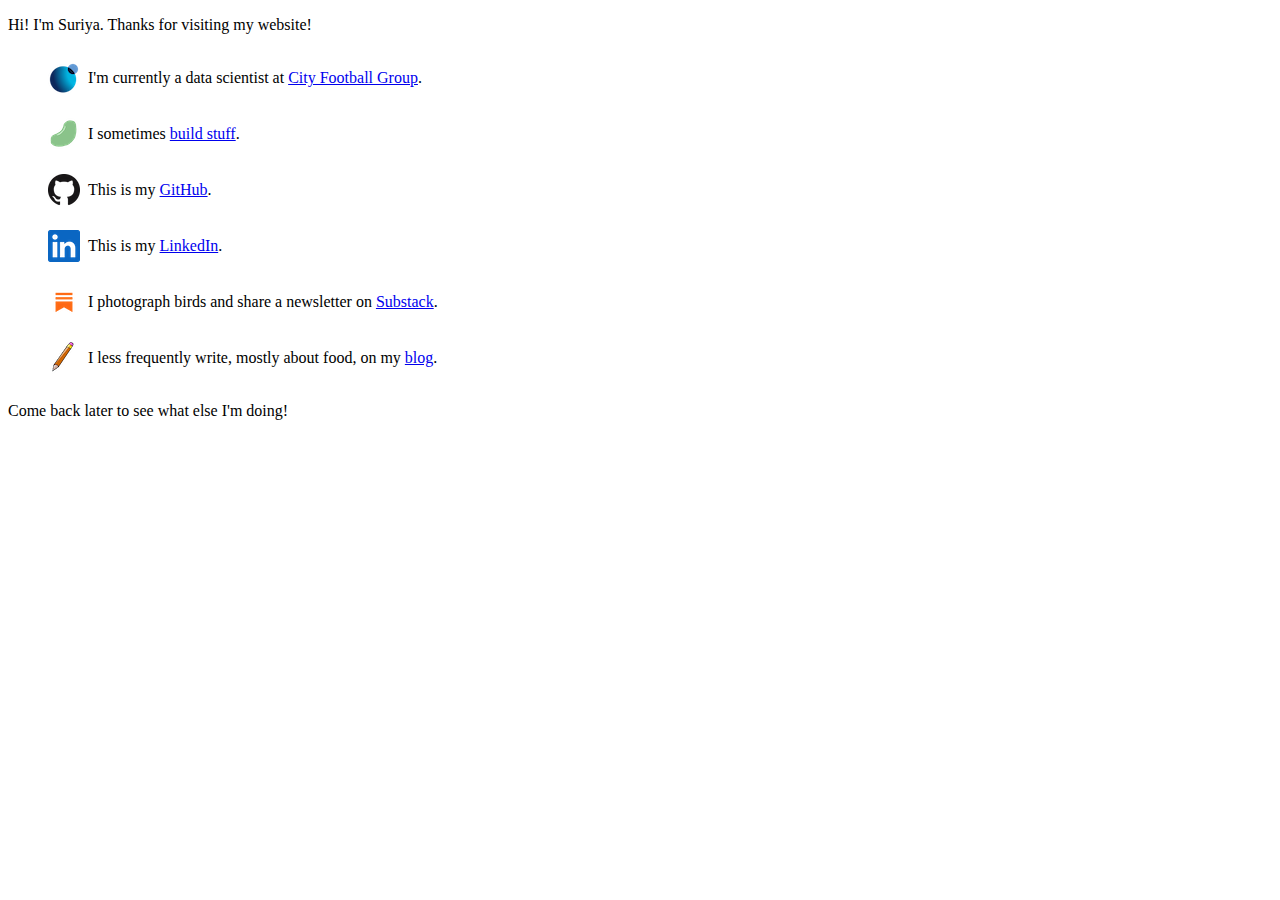
==== commit d3186793: "update job dec 20" ====
--- a/index.html
+++ b/index.html
@@ -16,8 +16,8 @@
         li.substack {
             background: url(media/img/index_icons/substack.png) no-repeat center left;
         }
-        li.palmtree {
-            background: url(media/img/index_icons/palmtree.png) no-repeat center left;
+        li.cfg {
+            background: url(media/img/index_icons/cfg.png) no-repeat center left;
         }
         li.beancounter {
             background: url(media/img/index_icons/beancounter.png) no-repeat center left;
@@ -43,7 +43,7 @@
     <p>Hi! I'm Suriya. Thanks for visiting my website!</p>
 
     <ul>
-        <li class="palmtree">I'm currently taking a break between jobs. Exciting things are in store!</li>
+        <li class="cfg">I'm currently a data scientist at <a href="https://www.cityfootballgroup.com/">City Football Group</a>.</li>
         <li class="beancounter">I sometimes <a href="portfolio.html">build stuff</a>.</li>
         <li class="github">This is my <a href="https://github.com/sardination">GitHub</a>.</li>
         <li class="linkedin">This is my <a href="https://linkedin.com/in/suriyak">LinkedIn</a>.</li>
